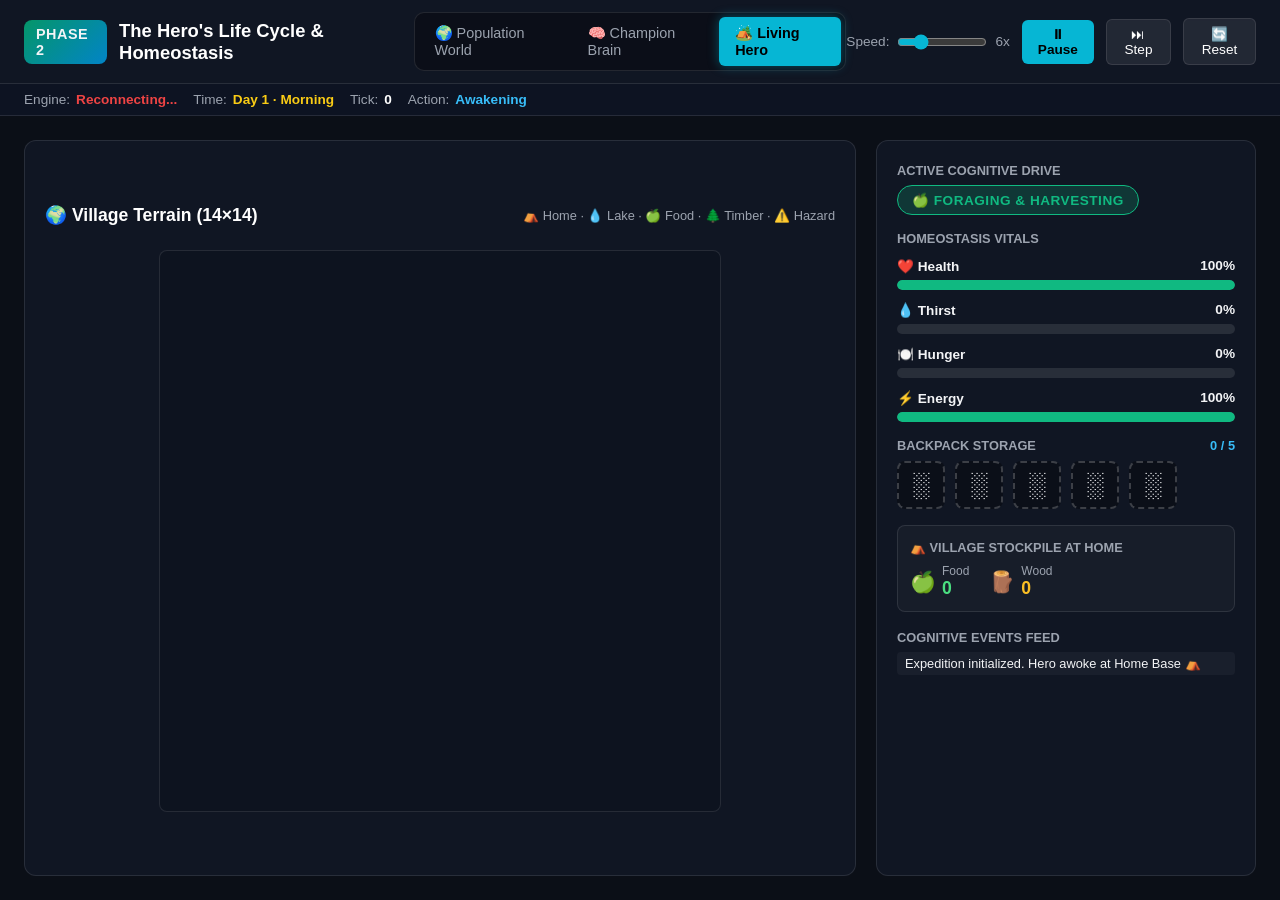
==== static/phase2.html @ 8f0033da "feat: evolutionary reinforcement learning and recurrent cognitive memory simulation" ====
<!DOCTYPE html>
<html lang="en">
<head>
  <meta charset="UTF-8">
  <meta name="viewport" content="width=device-width, initial-scale=1.0">
  <title>Phase 2: The Hero's Life Cycle & Homeostasis</title>
  <link rel="stylesheet" href="/static/style.css">
  <style>
    .phase2-grid {
      display: grid;
      grid-template-columns: 1fr 380px;
      gap: 20px;
      padding: 24px;
      max-width: 1400px;
      margin: 0 auto;
      width: 100%;
    }
    .panel {
      background: var(--panel-bg);
      border: 1px solid var(--border-color);
      border-radius: 12px;
      padding: 20px;
      display: flex;
      flex-direction: column;
      gap: 16px;
    }
    .meter-row {
      display: flex;
      flex-direction: column;
      gap: 6px;
    }
    .meter-label-row {
      display: flex;
      justify-content: space-between;
      font-size: 0.85rem;
      font-weight: 600;
    }
    .meter-bar {
      height: 10px;
      background: rgba(255, 255, 255, 0.1);
      border-radius: 6px;
      overflow: hidden;
      position: relative;
    }
    .meter-fill {
      height: 100%;
      border-radius: 6px;
      transition: width 0.15s ease-out;
    }
    .backpack-slots {
      display: flex;
      gap: 10px;
      margin-top: 8px;
    }
    .backpack-slot {
      width: 48px;
      height: 48px;
      border: 2px dashed rgba(255, 255, 255, 0.2);
      border-radius: 8px;
      display: flex;
      align-items: center;
      justify-content: center;
      font-size: 1.5rem;
      background: rgba(0, 0, 0, 0.3);
    }
    .backpack-slot.filled {
      border: 2px solid var(--accent-green);
      background: rgba(16, 185, 129, 0.1);
    }
    .goal-badge {
      display: inline-flex;
      align-items: center;
      padding: 6px 14px;
      border-radius: 20px;
      font-size: 0.85rem;
      font-weight: 700;
      letter-spacing: 0.5px;
      width: fit-content;
    }
    .event-log {
      max-height: 180px;
      overflow-y: auto;
      display: flex;
      flex-direction: column;
      gap: 6px;
      font-family: monospace;
      font-size: 0.8rem;
    }
    .event-item {
      padding: 4px 8px;
      border-radius: 4px;
      background: rgba(255, 255, 255, 0.04);
      color: var(--text-main);
    }
  </style>
</head>
<body>

  <!-- Top Navigation -->
  <header>
    <div class="logo-group">
      <span class="logo-badge" style="background: linear-gradient(135deg, #059669, #0284c7);">PHASE 2</span>
      <span class="title">The Hero's Life Cycle & Homeostasis</span>
    </div>

    <!-- View Switcher -->
    <div class="nav-tabs">
      <a href="/" class="tab-btn" style="text-decoration: none;">🌍 Population World</a>
      <a href="/neural" class="tab-btn" style="text-decoration: none;">🧠 Champion Brain</a>
      <a href="/phase2" class="tab-btn active" style="text-decoration: none;">🏕️ Living Hero</a>
    </div>

    <!-- Controls -->
    <div class="controls-group">
      <div class="speed-control">
        <span>Speed:</span>
        <input type="range" id="speed-slider" min="1" max="25" value="6" step="1">
        <span id="speed-label">6x</span>
      </div>
      <button id="btn-play-pause" class="btn btn-primary">⏸ Pause</button>
      <button id="btn-step" class="btn">⏭ Step</button>
      <button id="btn-reset" class="btn">🔄 Reset</button>
    </div>
  </header>

  <!-- Live Status Bar -->
  <div class="status-bar">
    <div class="status-tags">
      <div class="tag">
        <span class="tag-label">Engine:</span>
        <span id="connection-status" class="tag-val" style="color: #10b981;">Connecting...</span>
      </div>
      <div class="tag">
        <span class="tag-label">Time:</span>
        <span id="stat-time" class="tag-val" style="color: #facc15;">Day 1 · Morning</span>
      </div>
      <div class="tag">
        <span class="tag-label">Tick:</span>
        <span id="stat-tick" class="tag-val">0</span>
      </div>
      <div class="tag">
        <span class="tag-label">Action:</span>
        <span id="stat-action" class="tag-val" style="color: #38bdf8;">Awakening</span>
      </div>
    </div>
  </div>

  <!-- Main Grid & Telemetry -->
  <main class="phase2-grid">
    
    <!-- Left: Canvas Area -->
    <section class="panel" style="align-items: center; justify-content: center;">
      <div style="width: 100%; display: flex; justify-content: space-between; align-items: center; margin-bottom: 8px;">
        <h2 style="font-size: 1.1rem; color: #fff;">🌍 Village Terrain (14×14)</h2>
        <span style="font-size: 0.8rem; color: var(--text-muted);">⛺ Home · 💧 Lake · 🍏 Food · 🌲 Timber · ⚠️ Hazard</span>
      </div>
      <canvas id="village-canvas" width="560" height="560" style="background: #0d131f; border-radius: 8px; border: 1px solid var(--border-color);"></canvas>
    </section>

    <!-- Right: Vitals, Backpack & Stockpile HUD -->
    <section class="panel">
      <!-- Active Goal -->
      <div>
        <span style="font-size: 0.8rem; color: var(--text-muted); text-transform: uppercase; font-weight: 600;">Active Cognitive Drive</span>
        <div style="margin-top: 6px;">
          <span id="goal-badge" class="goal-badge" style="background: rgba(16, 185, 129, 0.2); color: #10b981; border: 1px solid #10b981;">
            🍏 FORAGING & HARVESTING
          </span>
        </div>
      </div>

      <!-- Vitals Gauges -->
      <div style="display: flex; flex-direction: column; gap: 12px;">
        <span style="font-size: 0.8rem; color: var(--text-muted); text-transform: uppercase; font-weight: 600;">Homeostasis Vitals</span>
        
        <!-- Health -->
        <div class="meter-row">
          <div class="meter-label-row">
            <span>❤️ Health</span>
            <span id="val-health">100%</span>
          </div>
          <div class="meter-bar">
            <div id="bar-health" class="meter-fill" style="width: 100%; background: #10b981;"></div>
          </div>
        </div>

        <!-- Thirst -->
        <div class="meter-row">
          <div class="meter-label-row">
            <span>💧 Thirst</span>
            <span id="val-thirst">0%</span>
          </div>
          <div class="meter-bar">
            <div id="bar-thirst" class="meter-fill" style="width: 0%; background: #06b6d4;"></div>
          </div>
        </div>

        <!-- Hunger -->
        <div class="meter-row">
          <div class="meter-label-row">
            <span>🍽️ Hunger</span>
            <span id="val-hunger">0%</span>
          </div>
          <div class="meter-bar">
            <div id="bar-hunger" class="meter-fill" style="width: 0%; background: #facc15;"></div>
          </div>
        </div>

        <!-- Energy -->
        <div class="meter-row">
          <div class="meter-label-row">
            <span>⚡ Energy</span>
            <span id="val-energy">100%</span>
          </div>
          <div class="meter-bar">
            <div id="bar-energy" class="meter-fill" style="width: 100%; background: #10b981;"></div>
          </div>
        </div>
      </div>

      <!-- Backpack Slots -->
      <div>
        <div style="display: flex; justify-content: space-between; font-size: 0.8rem;">
          <span style="color: var(--text-muted); text-transform: uppercase; font-weight: 600;">Backpack Storage</span>
          <span id="backpack-capacity-text" style="color: #38bdf8; font-weight: 600;">0 / 5</span>
        </div>
        <div id="backpack-container" class="backpack-slots">
          <div class="backpack-slot">░</div>
          <div class="backpack-slot">░</div>
          <div class="backpack-slot">░</div>
          <div class="backpack-slot">░</div>
          <div class="backpack-slot">░</div>
        </div>
      </div>

      <!-- Village Stockpile -->
      <div style="background: rgba(255, 255, 255, 0.03); border: 1px solid var(--border-color); border-radius: 8px; padding: 12px;">
        <span style="font-size: 0.8rem; color: var(--text-muted); text-transform: uppercase; font-weight: 600;">⛺ Village Stockpile at Home</span>
        <div style="display: flex; gap: 20px; margin-top: 8px;">
          <div style="display: flex; align-items: center; gap: 6px;">
            <span style="font-size: 1.3rem;">🍏</span>
            <div>
              <div style="font-size: 0.75rem; color: var(--text-muted);">Food</div>
              <div id="stockpile-food" style="font-size: 1.1rem; font-weight: 700; color: #4ade80;">0</div>
            </div>
          </div>
          <div style="display: flex; align-items: center; gap: 6px;">
            <span style="font-size: 1.3rem;">🪵</span>
            <div>
              <div style="font-size: 0.75rem; color: var(--text-muted);">Wood</div>
              <div id="stockpile-wood" style="font-size: 1.1rem; font-weight: 700; color: #fbbf24;">0</div>
            </div>
          </div>
        </div>
      </div>

      <!-- Live Cognitive Events Feed -->
      <div>
        <span style="font-size: 0.8rem; color: var(--text-muted); text-transform: uppercase; font-weight: 600;">Cognitive Events Feed</span>
        <div id="event-log-container" class="event-log" style="margin-top: 6px;">
          <div class="event-item">Expedition initialized. Hero awoke at Home Base ⛺</div>
        </div>
      </div>

    </section>

  </main>

  <script src="/static/phase2.js"></script>
</body>
</html>
---- static/style.css ----
:root {
  --bg-dark: #0b0f17;
  --panel-bg: rgba(18, 24, 38, 0.85);
  --border-color: rgba(255, 255, 255, 0.1);
  --accent-cyan: #06b6d4;
  --accent-green: #10b981;
  --accent-orange: #f59e0b;
  --accent-red: #ef4444;
  --accent-purple: #8b5cf6;
  --text-main: #f3f4f6;
  --text-muted: #9ca3af;
}

* {
  box-sizing: border-box;
  margin: 0;
  padding: 0;
  font-family: -apple-system, BlinkMacSystemFont, "Segoe UI", Roboto, Helvetica, Arial, sans-serif;
}

body {
  background-color: var(--bg-dark);
  color: var(--text-main);
  min-height: 100vh;
  display: flex;
  flex-direction: column;
  overflow-x: hidden;
}

/* Header */
header {
  background: var(--panel-bg);
  backdrop-filter: blur(12px);
  border-bottom: 1px solid var(--border-color);
  padding: 12px 24px;
  display: flex;
  align-items: center;
  justify-content: space-between;
  position: sticky;
  top: 0;
  z-index: 100;
}

.logo-group {
  display: flex;
  align-items: center;
  gap: 12px;
}

.logo-badge {
  background: linear-gradient(135deg, #059669, #0284c7);
  padding: 6px 12px;
  border-radius: 8px;
  font-weight: 700;
  font-size: 0.9rem;
  letter-spacing: 0.5px;
}

.title {
  font-size: 1.15rem;
  font-weight: 600;
  color: #fff;
}

.nav-tabs {
  display: flex;
  background: rgba(0, 0, 0, 0.3);
  padding: 4px;
  border-radius: 10px;
  border: 1px solid var(--border-color);
  gap: 4px;
}

.tab-btn {
  background: transparent;
  border: none;
  color: var(--text-muted);
  padding: 8px 16px;
  border-radius: 6px;
  cursor: pointer;
  font-weight: 500;
  font-size: 0.9rem;
  transition: all 0.2s;
  display: flex;
  align-items: center;
  gap: 6px;
}

.tab-btn:hover {
  color: #fff;
}

.tab-btn.active {
  background: var(--accent-cyan);
  color: #000;
  font-weight: 600;
  box-shadow: 0 0 12px rgba(6, 182, 212, 0.4);
}

.controls-group {
  display: flex;
  align-items: center;
  gap: 12px;
}

.btn {
  background: rgba(255, 255, 255, 0.08);
  border: 1px solid var(--border-color);
  color: #fff;
  padding: 7px 14px;
  border-radius: 6px;
  cursor: pointer;
  font-size: 0.85rem;
  font-weight: 500;
  transition: all 0.2s;
}

.btn:hover {
  background: rgba(255, 255, 255, 0.15);
}

.btn-primary {
  background: var(--accent-cyan);
  color: #000;
  border: none;
  font-weight: 600;
}

.btn-primary:hover {
  background: #22d3ee;
}

.speed-control {
  display: flex;
  align-items: center;
  gap: 8px;
  font-size: 0.85rem;
  color: var(--text-muted);
}

.speed-control input[type="range"] {
  width: 90px;
  accent-color: var(--accent-cyan);
}

/* Status Bar */
.status-bar {
  background: rgba(15, 23, 42, 0.6);
  border-bottom: 1px solid var(--border-color);
  padding: 8px 24px;
  display: flex;
  justify-content: space-between;
  align-items: center;
  font-size: 0.85rem;
}

.status-tags {
  display: flex;
  gap: 16px;
  align-items: center;
}

.tag {
  display: flex;
  align-items: center;
  gap: 6px;
}

.tag-label {
  color: var(--text-muted);
}

.tag-val {
  font-weight: 600;
  color: #fff;
}

/* Main Container */
main {
  flex: 1;
  display: flex;
  padding: 20px 24px;
  gap: 24px;
  height: calc(100vh - 120px);
}

.view-section {
  flex: 1;
  background: var(--panel-bg);
  border: 1px solid var(--border-color);
  border-radius: 12px;
  display: flex;
  flex-direction: column;
  overflow: hidden;
  box-shadow: 0 8px 32px rgba(0, 0, 0, 0.4);
}

.section-header {
  padding: 12px 18px;
  background: rgba(255, 255, 255, 0.02);
  border-bottom: 1px solid var(--border-color);
  display: flex;
  justify-content: space-between;
  align-items: center;
}

.section-header h2 {
  font-size: 1rem;
  font-weight: 600;
  display: flex;
  align-items: center;
  gap: 8px;
}

.view-content {
  flex: 1;
  position: relative;
  display: flex;
  justify-content: center;
  align-items: center;
  overflow: hidden;
  background: #060910;
}

/* World Tools Palette */
.world-tools {
  position: absolute;
  bottom: 16px;
  left: 50%;
  transform: translateX(-50%);
  background: rgba(15, 23, 42, 0.85);
  backdrop-filter: blur(10px);
  border: 1px solid var(--border-color);
  padding: 6px 12px;
  border-radius: 30px;
  display: flex;
  gap: 8px;
  z-index: 10;
}

.tool-btn {
  background: transparent;
  border: 1px solid transparent;
  color: var(--text-muted);
  padding: 6px 12px;
  border-radius: 20px;
  cursor: pointer;
  font-size: 0.85rem;
  display: flex;
  align-items: center;
  gap: 6px;
  transition: all 0.2s;
}

.tool-btn:hover {
  color: #fff;
  background: rgba(255, 255, 255, 0.05);
}

.tool-btn.active {
  background: rgba(255, 255, 255, 0.15);
  border-color: var(--accent-cyan);
  color: #fff;
  font-weight: 600;
}

/* Canvas Styling */
canvas {
  display: block;
}

/* Creature Vitals Card */
.creature-card {
  position: absolute;
  top: 16px;
  left: 16px;
  background: rgba(15, 23, 42, 0.8);
  backdrop-filter: blur(8px);
  border: 1px solid var(--border-color);
  padding: 10px 14px;
  border-radius: 8px;
  font-size: 0.8rem;
  display: flex;
  flex-direction: column;
  gap: 6px;
  min-width: 180px;
  z-index: 10;
}

.vital-row {
  display: flex;
  justify-content: space-between;
  align-items: center;
}

.progress-bar {
  width: 70px;
  height: 6px;
  background: rgba(255, 255, 255, 0.1);
  border-radius: 3px;
  overflow: hidden;
}

.progress-fill {
  height: 100%;
  transition: width 0.2s;
}

/* Responsive Hidden Layouts */
.hidden {
  display: none !important;
}
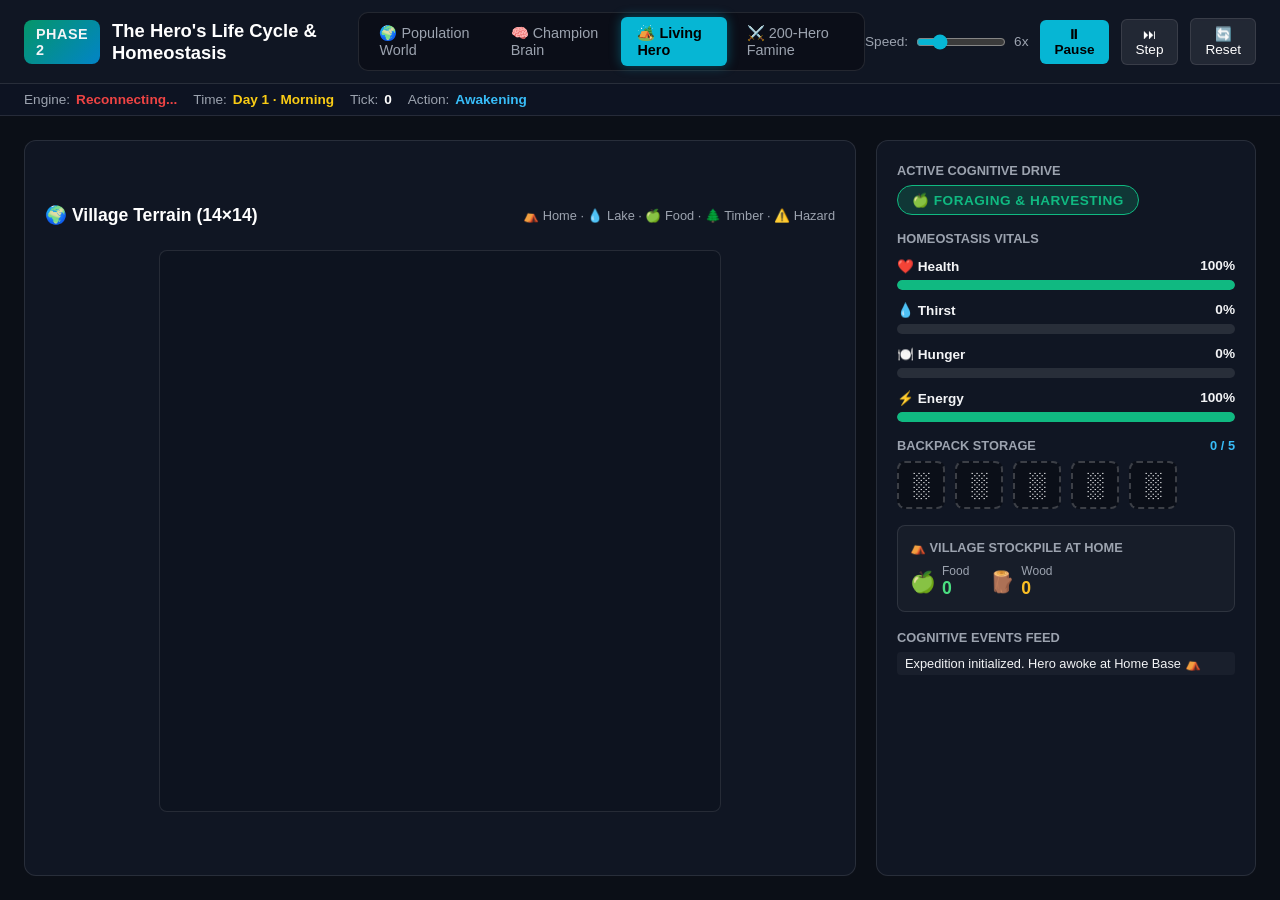
==== commit cd72e071: "Add 200-hero famine evaluation frontend visualizer and live streaming telemetry" ====
--- a/static/phase2.html
+++ b/static/phase2.html
@@ -108,6 +108,7 @@
       <a href="/" class="tab-btn" style="text-decoration: none;">🌍 Population World</a>
       <a href="/neural" class="tab-btn" style="text-decoration: none;">🧠 Champion Brain</a>
       <a href="/phase2" class="tab-btn active" style="text-decoration: none;">🏕️ Living Hero</a>
+      <a href="/scarcity" class="tab-btn" style="text-decoration: none;">⚔️ 200-Hero Famine</a>
     </div>
 
     <!-- Controls -->
